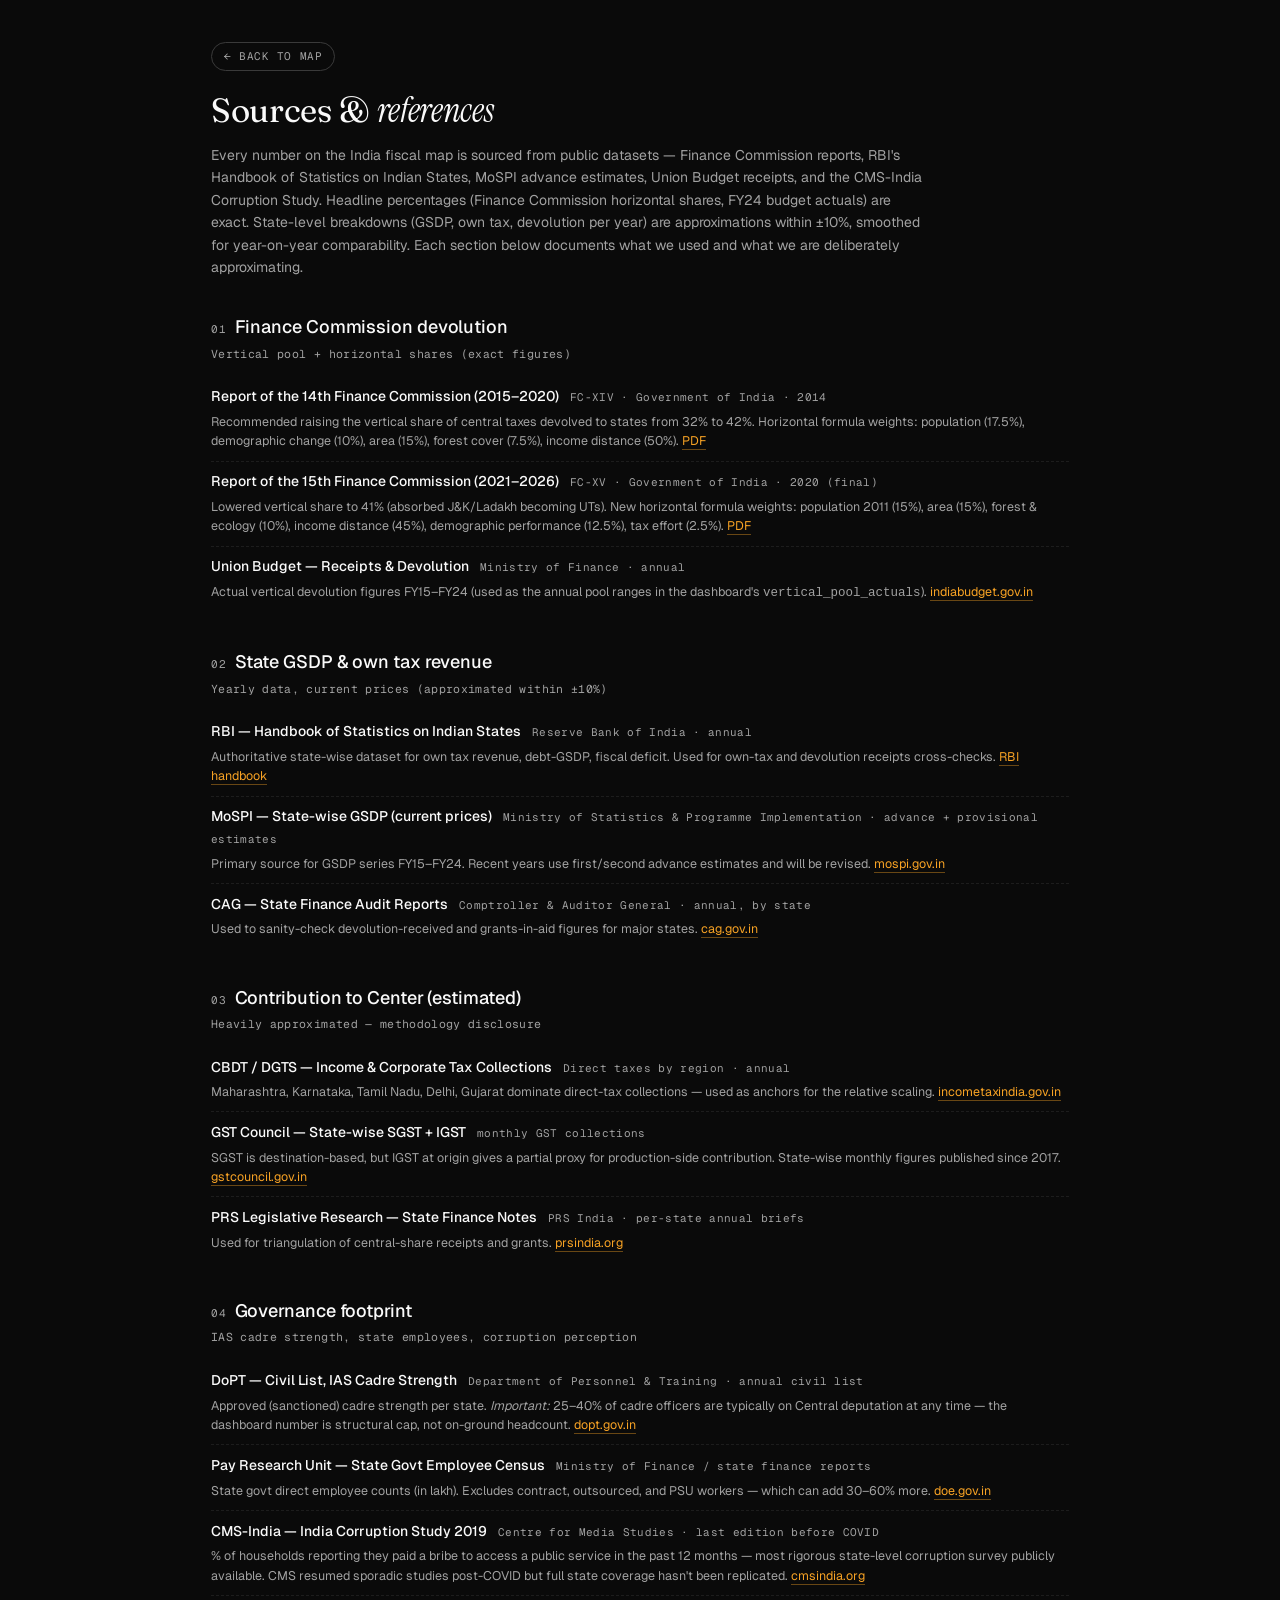
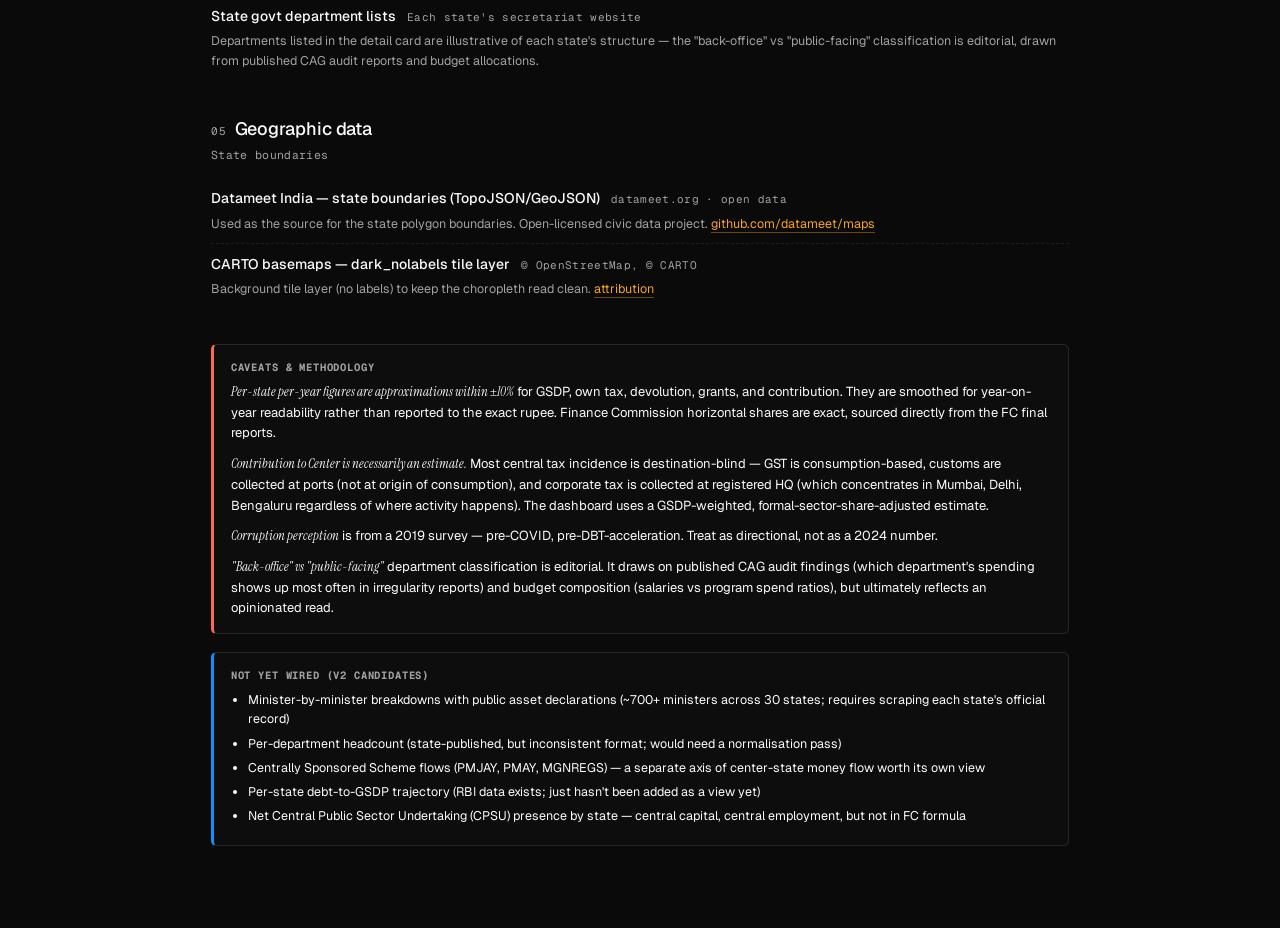
==== references.html @ 97fb5300 "Initial commit: India Fiscal Map — single-screen interactive dashboard Three lenses on India's 28 st" ====
<!DOCTYPE html>
<html lang="en">
<head>
  <meta charset="UTF-8" />
  <meta name="viewport" content="width=device-width, initial-scale=1.0" />
  <title>India Fiscal — Sources & References</title>
  <link rel="stylesheet" href="styles.css" />
  <style>
    .refs-wrap { max-width: 900px; margin: 0 auto; padding: 3rem 1.5rem 6rem; }
    .refs-wrap h1 { font-family: var(--font-display); font-weight: 400; font-size: clamp(1.8rem, 3vw, 2.4rem); line-height: 1.1; margin: 0 0 0.5rem; letter-spacing: -0.01em; }
    .refs-wrap h1 em { font-family: var(--font-italic); font-style: italic; }
    .refs-wrap > .lede { font-size: 14px; color: var(--muted-foreground); line-height: 1.6; margin-bottom: 2.5rem; max-width: 720px; }
    .refs-back { font-family: var(--font-mono); font-size: 11px; letter-spacing: 0.05em; text-transform: uppercase; color: var(--muted-foreground); display: inline-block; margin-bottom: 1.5rem; border: 1px solid var(--border-strong); padding: 5px 12px; border-radius: 999px; }
    .refs-back:hover { color: var(--foreground); border-color: var(--foreground); }
    .refs-section { margin-top: 2.5rem; }
    .refs-section h2 { font-family: var(--font-sans); font-weight: 500; font-size: 18px; letter-spacing: -0.005em; margin: 0 0 0.25rem; color: var(--foreground); }
    .refs-section h2 .num { font-family: var(--font-mono); font-size: 11px; color: var(--muted-foreground); font-weight: 400; letter-spacing: 0.05em; margin-right: 0.6rem; }
    .refs-section .sec-sub { font-family: var(--font-mono); font-size: 11.5px; letter-spacing: 0.03em; color: var(--muted-foreground); margin: 0 0 1rem; }
    .refs-list { list-style: none; padding: 0; margin: 0; }
    .refs-list li { padding: 0.7rem 0; border-bottom: 1px dashed oklch(0.985 0 0 / 0.08); }
    .refs-list li:last-child { border-bottom: 0; }
    .refs-list .src-name { font-family: var(--font-sans); font-weight: 500; color: var(--foreground); font-size: 14px; }
    .refs-list .src-meta { font-family: var(--font-mono); font-size: 11px; color: var(--muted-foreground); letter-spacing: 0.03em; margin-left: 0.5rem; }
    .refs-list .src-note { font-size: 12.5px; color: var(--muted-foreground); line-height: 1.55; margin-top: 4px; }
    .refs-list a { color: oklch(0.78 0.16 70); border-bottom-color: oklch(0.78 0.16 70 / 0.4); }
    .refs-list a:hover { border-bottom-color: oklch(0.78 0.16 70); }
    .refs-caveats { background: oklch(0.16 0 0); border: 1px solid var(--border); border-left: 3px solid oklch(0.7 0.18 30); border-radius: var(--radius-sm); padding: 1rem 1.2rem; margin-top: 2.5rem; }
    .refs-caveats h3 { font-family: var(--font-mono); font-size: 10.5px; letter-spacing: 0.08em; text-transform: uppercase; color: var(--muted-foreground); margin: 0 0 0.5rem; }
    .refs-caveats p { font-size: 13px; line-height: 1.6; color: var(--foreground); margin: 0 0 0.7rem; }
    .refs-caveats p:last-child { margin-bottom: 0; }
    .refs-caveats em { font-family: var(--font-italic); font-style: italic; }
    .refs-deferred { background: oklch(0.16 0 0); border: 1px solid var(--border); border-left: 3px solid oklch(0.65 0.18 250); border-radius: var(--radius-sm); padding: 1rem 1.2rem; margin-top: 1.25rem; }
    .refs-deferred h3 { font-family: var(--font-mono); font-size: 10.5px; letter-spacing: 0.08em; text-transform: uppercase; color: var(--muted-foreground); margin: 0 0 0.5rem; }
    .refs-deferred ul { padding-left: 1.25rem; margin: 0; }
    .refs-deferred li { font-size: 12.5px; line-height: 1.55; color: var(--foreground); margin-bottom: 0.35rem; }
  </style>
</head>
<body>

<div class="refs-wrap">
  <a class="refs-back" href="index.html#map">← Back to map</a>

  <h1>Sources &amp; <em>references</em></h1>
  <p class="lede">
    Every number on the India fiscal map is sourced from public datasets — Finance Commission reports, RBI's Handbook of Statistics on Indian States, MoSPI advance estimates, Union Budget receipts, and the CMS-India Corruption Study. Headline percentages (Finance Commission horizontal shares, FY24 budget actuals) are exact. State-level breakdowns (GSDP, own tax, devolution per year) are approximations within ±10%, smoothed for year-on-year comparability. Each section below documents what we used and what we are deliberately approximating.
  </p>

  <section class="refs-section">
    <h2><span class="num">01</span>Finance Commission devolution</h2>
    <div class="sec-sub">Vertical pool + horizontal shares (exact figures)</div>
    <ul class="refs-list">
      <li>
        <span class="src-name">Report of the 14th Finance Commission (2015–2020)</span>
        <span class="src-meta">FC-XIV · Government of India · 2014</span>
        <div class="src-note">Recommended raising the vertical share of central taxes devolved to states from 32% to 42%. Horizontal formula weights: population (17.5%), demographic change (10%), area (15%), forest cover (7.5%), income distance (50%). <a href="https://fincomindia.nic.in/asset/doc/commission-reports/14thFCRENG.pdf" target="_blank" rel="noopener">PDF</a></div>
      </li>
      <li>
        <span class="src-name">Report of the 15th Finance Commission (2021–2026)</span>
        <span class="src-meta">FC-XV · Government of India · 2020 (final)</span>
        <div class="src-note">Lowered vertical share to 41% (absorbed J&amp;K/Ladakh becoming UTs). New horizontal formula weights: population 2011 (15%), area (15%), forest &amp; ecology (10%), income distance (45%), demographic performance (12.5%), tax effort (2.5%). <a href="https://fincomindia.nic.in/asset/doc/commission-reports/XVFC-VOL-I.pdf" target="_blank" rel="noopener">PDF</a></div>
      </li>
      <li>
        <span class="src-name">Union Budget — Receipts &amp; Devolution</span>
        <span class="src-meta">Ministry of Finance · annual</span>
        <div class="src-note">Actual vertical devolution figures FY15–FY24 (used as the annual pool ranges in the dashboard's <code>vertical_pool_actuals</code>). <a href="https://www.indiabudget.gov.in/" target="_blank" rel="noopener">indiabudget.gov.in</a></div>
      </li>
    </ul>
  </section>

  <section class="refs-section">
    <h2><span class="num">02</span>State GSDP &amp; own tax revenue</h2>
    <div class="sec-sub">Yearly data, current prices (approximated within ±10%)</div>
    <ul class="refs-list">
      <li>
        <span class="src-name">RBI — Handbook of Statistics on Indian States</span>
        <span class="src-meta">Reserve Bank of India · annual</span>
        <div class="src-note">Authoritative state-wise dataset for own tax revenue, debt-GSDP, fiscal deficit. Used for own-tax and devolution receipts cross-checks. <a href="https://www.rbi.org.in/Scripts/AnnualPublications.aspx?head=Handbook+of+Statistics+on+Indian+States" target="_blank" rel="noopener">RBI handbook</a></div>
      </li>
      <li>
        <span class="src-name">MoSPI — State-wise GSDP (current prices)</span>
        <span class="src-meta">Ministry of Statistics &amp; Programme Implementation · advance + provisional estimates</span>
        <div class="src-note">Primary source for GSDP series FY15–FY24. Recent years use first/second advance estimates and will be revised. <a href="https://mospi.gov.in/state-domestic-product" target="_blank" rel="noopener">mospi.gov.in</a></div>
      </li>
      <li>
        <span class="src-name">CAG — State Finance Audit Reports</span>
        <span class="src-meta">Comptroller &amp; Auditor General · annual, by state</span>
        <div class="src-note">Used to sanity-check devolution-received and grants-in-aid figures for major states. <a href="https://cag.gov.in/en/audit-report" target="_blank" rel="noopener">cag.gov.in</a></div>
      </li>
    </ul>
  </section>

  <section class="refs-section">
    <h2><span class="num">03</span>Contribution to Center (estimated)</h2>
    <div class="sec-sub">Heavily approximated — methodology disclosure</div>
    <ul class="refs-list">
      <li>
        <span class="src-name">CBDT / DGTS — Income &amp; Corporate Tax Collections</span>
        <span class="src-meta">Direct taxes by region · annual</span>
        <div class="src-note">Maharashtra, Karnataka, Tamil Nadu, Delhi, Gujarat dominate direct-tax collections — used as anchors for the relative scaling. <a href="https://incometaxindia.gov.in/Pages/Direct-Taxes-Data.aspx" target="_blank" rel="noopener">incometaxindia.gov.in</a></div>
      </li>
      <li>
        <span class="src-name">GST Council — State-wise SGST + IGST</span>
        <span class="src-meta">monthly GST collections</span>
        <div class="src-note">SGST is destination-based, but IGST at origin gives a partial proxy for production-side contribution. State-wise monthly figures published since 2017. <a href="https://gstcouncil.gov.in/" target="_blank" rel="noopener">gstcouncil.gov.in</a></div>
      </li>
      <li>
        <span class="src-name">PRS Legislative Research — State Finance Notes</span>
        <span class="src-meta">PRS India · per-state annual briefs</span>
        <div class="src-note">Used for triangulation of central-share receipts and grants. <a href="https://prsindia.org/policy/budgets" target="_blank" rel="noopener">prsindia.org</a></div>
      </li>
    </ul>
  </section>

  <section class="refs-section">
    <h2><span class="num">04</span>Governance footprint</h2>
    <div class="sec-sub">IAS cadre strength, state employees, corruption perception</div>
    <ul class="refs-list">
      <li>
        <span class="src-name">DoPT — Civil List, IAS Cadre Strength</span>
        <span class="src-meta">Department of Personnel &amp; Training · annual civil list</span>
        <div class="src-note">Approved (sanctioned) cadre strength per state. <em>Important:</em> 25–40% of cadre officers are typically on Central deputation at any time — the dashboard number is structural cap, not on-ground headcount. <a href="https://dopt.gov.in/" target="_blank" rel="noopener">dopt.gov.in</a></div>
      </li>
      <li>
        <span class="src-name">Pay Research Unit — State Govt Employee Census</span>
        <span class="src-meta">Ministry of Finance / state finance reports</span>
        <div class="src-note">State govt direct employee counts (in lakh). Excludes contract, outsourced, and PSU workers — which can add 30–60% more. <a href="https://doe.gov.in/order-circular" target="_blank" rel="noopener">doe.gov.in</a></div>
      </li>
      <li>
        <span class="src-name">CMS-India — India Corruption Study 2019</span>
        <span class="src-meta">Centre for Media Studies · last edition before COVID</span>
        <div class="src-note">% of households reporting they paid a bribe to access a public service in the past 12 months — most rigorous state-level corruption survey publicly available. CMS resumed sporadic studies post-COVID but full state coverage hasn't been replicated. <a href="https://www.cmsindia.org/india-corruption-study" target="_blank" rel="noopener">cmsindia.org</a></div>
      </li>
      <li>
        <span class="src-name">State govt department lists</span>
        <span class="src-meta">Each state's secretariat website</span>
        <div class="src-note">Departments listed in the detail card are illustrative of each state's structure — the "back-office" vs "public-facing" classification is editorial, drawn from published CAG audit reports and budget allocations.</div>
      </li>
    </ul>
  </section>

  <section class="refs-section">
    <h2><span class="num">05</span>Geographic data</h2>
    <div class="sec-sub">State boundaries</div>
    <ul class="refs-list">
      <li>
        <span class="src-name">Datameet India — state boundaries (TopoJSON/GeoJSON)</span>
        <span class="src-meta">datameet.org · open data</span>
        <div class="src-note">Used as the source for the state polygon boundaries. Open-licensed civic data project. <a href="https://github.com/datameet/maps" target="_blank" rel="noopener">github.com/datameet/maps</a></div>
      </li>
      <li>
        <span class="src-name">CARTO basemaps — dark_nolabels tile layer</span>
        <span class="src-meta">© OpenStreetMap, © CARTO</span>
        <div class="src-note">Background tile layer (no labels) to keep the choropleth read clean. <a href="https://carto.com/attributions" target="_blank" rel="noopener">attribution</a></div>
      </li>
    </ul>
  </section>

  <div class="refs-caveats">
    <h3>Caveats &amp; methodology</h3>
    <p><em>Per-state per-year figures are approximations within ±10%</em> for GSDP, own tax, devolution, grants, and contribution. They are smoothed for year-on-year readability rather than reported to the exact rupee. Finance Commission horizontal shares are exact, sourced directly from the FC final reports.</p>
    <p><em>Contribution to Center is necessarily an estimate.</em> Most central tax incidence is destination-blind — GST is consumption-based, customs are collected at ports (not at origin of consumption), and corporate tax is collected at registered HQ (which concentrates in Mumbai, Delhi, Bengaluru regardless of where activity happens). The dashboard uses a GSDP-weighted, formal-sector-share-adjusted estimate.</p>
    <p><em>Corruption perception</em> is from a 2019 survey — pre-COVID, pre-DBT-acceleration. Treat as directional, not as a 2024 number.</p>
    <p><em>"Back-office" vs "public-facing"</em> department classification is editorial. It draws on published CAG audit findings (which department's spending shows up most often in irregularity reports) and budget composition (salaries vs program spend ratios), but ultimately reflects an opinionated read.</p>
  </div>

  <div class="refs-deferred">
    <h3>Not yet wired (V2 candidates)</h3>
    <ul>
      <li>Minister-by-minister breakdowns with public asset declarations (~700+ ministers across 30 states; requires scraping each state's official record)</li>
      <li>Per-department headcount (state-published, but inconsistent format; would need a normalisation pass)</li>
      <li>Centrally Sponsored Scheme flows (PMJAY, PMAY, MGNREGS) — a separate axis of center-state money flow worth its own view</li>
      <li>Per-state debt-to-GSDP trajectory (RBI data exists; just hasn't been added as a view yet)</li>
      <li>Net Central Public Sector Undertaking (CPSU) presence by state — central capital, central employment, but not in FC formula</li>
    </ul>
  </div>

</div>
</body>
</html>
---- styles.css ----
@import url('https://fonts.googleapis.com/css2?family=Geist:wght@300;400;500;600;700&family=Geist+Mono:wght@400;500&family=Fraunces:opsz,wght@9..144,300;9..144,400;9..144,500;9..144,600&family=Instrument+Serif:ital@0;1&display=swap');

* { box-sizing: border-box; }
[hidden] { display: none !important; }

:root {
  --background: oklch(0.145 0 0);
  --foreground: oklch(0.985 0 0);
  --muted: oklch(0.269 0 0);
  --muted-foreground: oklch(0.708 0 0);
  --border: oklch(0.269 0 0);
  --border-strong: oklch(0.35 0 0);
  --card: oklch(0.18 0 0);
  --warm: oklch(0.769 0.188 70.08);
  --positive: oklch(0.696 0.17 162.48);
  --pop: oklch(0.645 0.246 16.439);
  --radius: 0.625rem;
  --radius-sm: 0.375rem;
  --radius-lg: 0.875rem;
  --font-sans: 'Geist', -apple-system, BlinkMacSystemFont, sans-serif;
  --font-mono: 'Geist Mono', ui-monospace, SFMono-Regular, Menlo, monospace;
  --font-display: 'Fraunces', 'Iowan Old Style', Georgia, serif;
  --font-italic: 'Instrument Serif', Georgia, serif;
  --pad-x: 1.5rem;
}
@media (min-width: 768px) { :root { --pad-x: 3rem; } }

html, body {
  margin: 0; padding: 0;
  background: var(--background);
  color: var(--foreground);
  font-family: var(--font-sans);
  font-size: 14px;
  line-height: 1.55;
  -webkit-font-smoothing: antialiased;
  -moz-osx-font-smoothing: grayscale;
}
a { color: inherit; text-decoration: none; border-bottom: 1px solid oklch(0.4 0 0); transition: border-color 0.15s; }
a:hover { border-color: var(--foreground); }

.mono { font-family: var(--font-mono); }
.display {
  font-family: var(--font-display);
  font-weight: 400;
  line-height: 1.1;
  letter-spacing: -0.01em;
}
.display em { font-family: var(--font-italic); font-style: italic; }
.eyebrow {
  font-family: var(--font-mono);
  font-size: 10.5px;
  letter-spacing: 0.08em;
  text-transform: uppercase;
  color: var(--muted-foreground);
}

#nav {
  position: sticky; top: 0; z-index: 1000;
  display: flex; align-items: center; justify-content: space-between;
  padding: 0.875rem var(--pad-x);
  background: oklch(0.145 0 0 / 0.85);
  backdrop-filter: saturate(150%) blur(14px);
  -webkit-backdrop-filter: saturate(150%) blur(14px);
  border-bottom: 1px solid var(--border);
}
.brand {
  font-family: var(--font-mono);
  font-size: 12.5px;
  font-weight: 500;
  letter-spacing: 0.02em;
  display: flex; align-items: center; gap: 10px;
}
.brand-dot {
  display: inline-block;
  width: 7px; height: 7px;
  border-radius: 50%;
  background: var(--pop);
  box-shadow: 0 0 0 4px oklch(0.645 0.246 16.439 / 0.15);
  animation: pulse 2.4s ease-in-out infinite;
}
@keyframes pulse {
  0%, 100% { opacity: 1; transform: scale(1); }
  50% { opacity: 0.6; transform: scale(1.25); }
}
.nav-links { display: flex; gap: 1.5rem; }
.nav-links a {
  font-family: var(--font-mono);
  font-size: 11.5px;
  letter-spacing: 0.04em;
  color: var(--muted-foreground);
  border: none;
}
.nav-links a:hover { color: var(--foreground); }

/* ─────── India fiscal section — single-screen ─────── */
.india-fullbleed {
  background: oklch(0.115 0 0);
  max-width: none;
  padding: 0;
  margin: 0;
  width: 100%;
}
.india-shell {
  display: grid;
  grid-template-columns: minmax(0, 1.4fr) minmax(380px, 1fr);
  height: calc(100vh - 56px);
  min-height: 720px;
  width: 100%;
}
@media (max-width: 980px) {
  .india-shell { grid-template-columns: 1fr; height: auto; min-height: 0; }
}

.india-map-side {
  position: relative;
  height: 100%;
  min-height: 0;
  padding: 1.25rem 0 1.25rem 1.25rem;
  background: oklch(0.115 0 0);
}
@media (max-width: 980px) {
  .india-map-side { padding: 1.25rem; height: 60vh; min-height: 460px; }
}

.india-side-panel {
  height: 100%;
  min-height: 0;
  overflow: hidden;
  padding: 1.25rem 1.25rem 1.25rem;
  border-left: 1px solid var(--border);
  background: oklch(0.105 0 0);
  display: flex;
  flex-direction: column;
  gap: 0.85rem;
}
@media (max-width: 980px) {
  .india-side-panel { height: auto; overflow: visible; border-left: none; border-top: 1px solid var(--border); }
}

.india-side-header {
  flex: 0 0 auto;
  display: flex;
  justify-content: space-between;
  align-items: flex-start;
  gap: 1rem;
}
.india-side-header .eyebrow { margin-bottom: 0.3rem; }
.india-display {
  font-size: clamp(1.25rem, 1.8vw, 1.6rem);
  line-height: 1.15;
  margin: 0 0 0.4rem;
}
.india-side-sub {
  font-size: 12px;
  line-height: 1.5;
  color: var(--muted-foreground);
  margin: 0;
  max-width: 460px;
}
.india-ref-link {
  font-family: var(--font-mono);
  font-size: 10.5px;
  letter-spacing: 0.04em;
  text-transform: uppercase;
  color: var(--muted-foreground);
  text-decoration: none;
  padding: 4px 10px;
  border: 1px solid var(--border-strong);
  border-radius: 999px;
  white-space: nowrap;
  flex: 0 0 auto;
}
.india-ref-link:hover { color: var(--foreground); border-color: var(--foreground); }

.india-controls {
  flex: 0 0 auto;
  display: flex;
  flex-direction: column;
  gap: 0.55rem;
  padding: 0.75rem;
  background: oklch(0.155 0 0);
  border: 1px solid var(--border);
  border-radius: var(--radius-lg);
}
.india-view-group { display: flex; gap: 4px; flex-wrap: wrap; }
.ind-btn {
  font-family: var(--font-mono);
  font-size: 11px;
  letter-spacing: 0.04em;
  text-transform: uppercase;
  padding: 6px 12px;
  border: 1px solid var(--border-strong);
  background: transparent;
  color: var(--muted-foreground);
  border-radius: 999px;
  cursor: pointer;
  transition: background 0.12s ease, color 0.12s ease, border-color 0.12s ease;
}
.ind-btn:hover { color: var(--foreground); }
.ind-btn.active { background: var(--foreground); color: var(--background); border-color: var(--foreground); }

.india-year-group {
  display: flex;
  align-items: center;
  gap: 0.75rem;
  flex: 1;
}
.india-year-label {
  font-size: 10.5px;
  letter-spacing: 0.05em;
  text-transform: uppercase;
  color: var(--muted-foreground);
}
.india-year-value {
  font-size: 13px;
  color: var(--foreground);
  min-width: 48px;
  text-align: right;
}
#india-year {
  flex: 1;
  -webkit-appearance: none;
  appearance: none;
  height: 4px;
  background: var(--border-strong);
  border-radius: 999px;
  outline: none;
  cursor: pointer;
}
#india-year::-webkit-slider-thumb {
  -webkit-appearance: none;
  appearance: none;
  width: 16px; height: 16px;
  border-radius: 50%;
  background: var(--foreground);
  border: 2px solid oklch(0.145 0 0);
  cursor: pointer;
  box-shadow: 0 1px 3px rgba(0,0,0,0.5);
}
#india-year::-moz-range-thumb {
  width: 14px; height: 14px;
  border-radius: 50%;
  background: var(--foreground);
  border: 2px solid oklch(0.145 0 0);
  cursor: pointer;
}

.india-fc-strip {
  display: grid;
  grid-template-columns: 1fr 5fr 4fr;
  gap: 2px;
  height: 6px;
  margin: 0;
  border-radius: 4px;
  overflow: visible;
  position: relative;
}
.india-fc-strip .fc-seg { position: relative; border-radius: 2px; }
.india-fc-strip .fc-seg .fc-label {
  position: absolute;
  top: -16px;
  left: 0;
  font-family: var(--font-mono);
  font-size: 9.5px;
  color: var(--muted-foreground);
  letter-spacing: 0.04em;
  white-space: nowrap;
}
.india-fc-strip .fc-seg.fc-13 { background: oklch(0.32 0.02 240); }
.india-fc-strip .fc-seg.fc-14 { background: oklch(0.45 0.13 250); }
.india-fc-strip .fc-seg.fc-15 { background: oklch(0.55 0.18 30); }
.india-fc-strip .fc-marker {
  position: absolute;
  top: -3px; bottom: -3px;
  width: 2px;
  background: var(--foreground);
  border-radius: 2px;
  transition: left 0.15s ease;
  pointer-events: none;
  z-index: 2;
}

#india-map-wrap {
  position: relative;
  height: 100%;
  border-radius: var(--radius-lg);
  overflow: hidden;
  border: 1px solid var(--border);
  background: oklch(0.16 0 0);
}
#india-map { height: 100%; width: 100%; background: oklch(0.13 0 0); }
.leaflet-control-attribution { background: oklch(0.18 0 0 / 0.7) !important; color: var(--muted-foreground) !important; font-size: 9.5px !important; padding: 2px 6px !important; }
.leaflet-control-attribution a { color: var(--muted-foreground) !important; }
.leaflet-control-zoom a {
  background: oklch(0.18 0 0) !important;
  color: var(--foreground) !important;
  border: 1px solid var(--border) !important;
}

#india-map-readout {
  position: absolute;
  top: 14px; left: 14px;
  background: oklch(0.145 0 0 / 0.92);
  backdrop-filter: blur(10px);
  border: 1px solid var(--border);
  border-radius: var(--radius-sm);
  padding: 0.6rem 0.85rem;
  z-index: 500;
  min-width: 200px;
  max-width: 260px;
  pointer-events: none;
}
.readout-label {
  font-family: var(--font-mono);
  font-size: 9.5px;
  letter-spacing: 0.08em;
  text-transform: uppercase;
  color: var(--muted-foreground);
  margin-bottom: 2px;
}
.readout-name {
  font-family: var(--font-sans);
  font-size: 14px;
  font-weight: 500;
  color: var(--foreground);
  letter-spacing: -0.01em;
  margin-bottom: 2px;
}
.readout-value {
  font-family: var(--font-mono);
  font-size: 13px;
  color: oklch(0.78 0.16 70);
  letter-spacing: 0.02em;
}

#india-map-legend {
  position: absolute;
  bottom: 14px; left: 14px; right: 14px;
  background: oklch(0.145 0 0 / 0.92);
  backdrop-filter: blur(10px);
  border: 1px solid var(--border);
  border-radius: var(--radius-sm);
  padding: 0.55rem 0.85rem;
  z-index: 500;
  max-width: 520px;
}
.india-legend-title {
  font-size: 10.5px;
  letter-spacing: 0.06em;
  text-transform: uppercase;
  color: var(--muted-foreground);
  margin-bottom: 6px;
}
.india-legend-bar {
  height: 8px;
  border-radius: 2px;
  background: var(--border-strong);
  overflow: hidden;
}
.india-legend-grad { display: block; width: 100%; height: 100%; }
.india-legend-ticks {
  display: flex;
  justify-content: space-between;
  font-size: 10px;
  color: var(--muted-foreground);
  margin-top: 4px;
}
.india-legend-foot {
  font-size: 9.5px;
  color: var(--muted-foreground);
  opacity: 0.7;
  margin-top: 6px;
  letter-spacing: 0.03em;
}

.india-state-path {
  stroke: oklch(0.985 0 0 / 0.22);
  stroke-width: 0.5;
  transition: stroke-width 0.1s ease, stroke 0.1s ease;
  cursor: pointer;
}
.india-state-path.hover, .india-state-path.selected {
  stroke: var(--foreground);
  stroke-width: 1.6;
}
.india-state-path.no-data { fill: oklch(0.22 0 0); cursor: default; }

.india-main { flex: 1 1 auto; min-height: 0; display: flex; flex-direction: column; }
.india-detail {
  background: var(--card);
  border: 1px solid var(--border);
  border-radius: var(--radius-lg);
  padding: 1rem 1.1rem;
  height: 100%;
  min-height: 0;
  overflow-y: auto;
  scrollbar-width: thin;
  scrollbar-color: var(--border-strong) transparent;
}
.india-detail::-webkit-scrollbar { width: 6px; }
.india-detail::-webkit-scrollbar-thumb { background: var(--border-strong); border-radius: 999px; }

.india-back-btn {
  font-family: var(--font-mono);
  font-size: 10.5px;
  letter-spacing: 0.05em;
  text-transform: uppercase;
  background: transparent;
  border: 1px solid var(--border-strong);
  border-radius: 999px;
  color: var(--muted-foreground);
  padding: 4px 10px;
  cursor: pointer;
}
.india-back-btn:hover { color: var(--foreground); border-color: var(--foreground); }

.india-detail-empty {
  display: flex;
  flex-direction: column;
  justify-content: flex-start;
  align-items: stretch;
  height: 100%;
}
.india-detail-empty-body {
  font-size: 13px;
  line-height: 1.55;
  color: var(--muted-foreground);
  margin: 0.5rem 0 0.75rem;
}
.india-detail-head {
  display: flex;
  justify-content: space-between;
  align-items: baseline;
  gap: 0.75rem;
  padding-bottom: 0.75rem;
  border-bottom: 1px solid var(--border);
  margin-bottom: 0.85rem;
}
.india-detail-name {
  font-family: var(--font-sans);
  font-size: 22px;
  font-weight: 500;
  letter-spacing: -0.01em;
  color: var(--foreground);
}
.india-detail-meta {
  font-family: var(--font-mono);
  font-size: 10.5px;
  letter-spacing: 0.05em;
  text-transform: uppercase;
  color: var(--muted-foreground);
  text-align: right;
}

.india-stat-grid {
  display: grid;
  grid-template-columns: 1fr 1fr;
  gap: 0.5rem;
  margin-bottom: 0.85rem;
}
.india-stat {
  background: oklch(0.18 0 0);
  border: 1px solid var(--border);
  border-radius: var(--radius-sm);
  padding: 0.5rem 0.65rem;
}
.india-stat .label {
  font-family: var(--font-mono);
  font-size: 9.5px;
  letter-spacing: 0.06em;
  text-transform: uppercase;
  color: var(--muted-foreground);
  margin-bottom: 2px;
}
.india-stat .value {
  font-family: var(--font-mono);
  font-size: 14px;
  color: var(--foreground);
  letter-spacing: 0.01em;
}
.india-stat.donor .value { color: oklch(0.7 0.18 30); }
.india-stat.recipient .value { color: oklch(0.7 0.17 162); }

.india-detail-section-title {
  font-family: var(--font-mono);
  font-size: 10px;
  letter-spacing: 0.08em;
  text-transform: uppercase;
  color: var(--muted-foreground);
  margin: 0.85rem 0 0.4rem;
}

#india-spark {
  width: 100%;
  height: 110px;
  display: block;
  margin-bottom: 0.4rem;
}
.india-spark-legend {
  display: flex;
  gap: 0.9rem;
  flex-wrap: wrap;
  font-family: var(--font-mono);
  font-size: 10px;
  color: var(--muted-foreground);
  letter-spacing: 0.03em;
  margin-bottom: 0.4rem;
}
.india-spark-legend .sw {
  display: inline-block;
  width: 16px;
  height: 2px;
  vertical-align: middle;
  margin-right: 4px;
}

.india-gov-strip {
  display: grid;
  grid-template-columns: repeat(3, 1fr);
  gap: 0.4rem;
  margin-bottom: 0.75rem;
}
.india-gov-cell {
  background: oklch(0.18 0 0);
  border: 1px solid var(--border);
  border-radius: var(--radius-sm);
  padding: 0.45rem 0.6rem;
}
.india-gov-cell .label {
  font-family: var(--font-mono);
  font-size: 9.5px;
  letter-spacing: 0.06em;
  text-transform: uppercase;
  color: var(--muted-foreground);
  margin-bottom: 1px;
}
.india-gov-cell .value {
  font-family: var(--font-mono);
  font-size: 13px;
  color: var(--foreground);
  letter-spacing: 0.01em;
}
.india-gov-cell .sub {
  font-family: var(--font-mono);
  font-size: 9.5px;
  color: var(--muted-foreground);
  opacity: 0.7;
  margin-top: 1px;
}

.india-depts {
  display: grid;
  grid-template-columns: 1fr 1fr;
  gap: 0.6rem;
  margin-top: 0.3rem;
  margin-bottom: 0.5rem;
}
.india-dept-col {
  background: oklch(0.17 0 0);
  border: 1px solid var(--border);
  border-radius: var(--radius-sm);
  padding: 0.55rem 0.7rem;
}
.india-dept-col.back  { border-left: 2px solid oklch(0.65 0.18 250); }
.india-dept-col.front { border-left: 2px solid oklch(0.78 0.16 70); }
.india-dept-col h4 {
  font-family: var(--font-mono);
  font-size: 10px;
  letter-spacing: 0.08em;
  text-transform: uppercase;
  color: var(--muted-foreground);
  margin: 0 0 0.45rem;
}
.india-dept-col ul { list-style: none; padding: 0; margin: 0; }
.india-dept-col li {
  font-size: 11.5px;
  line-height: 1.45;
  color: var(--foreground);
  margin-bottom: 0.5rem;
}
.india-dept-col li:last-child { margin-bottom: 0; }
.india-dept-col li .name { display: block; font-weight: 500; }
.india-dept-col li .note {
  display: block;
  font-size: 10.5px;
  color: var(--muted-foreground);
  margin-top: 1px;
  line-height: 1.4;
}

.india-caveat {
  font-family: var(--font-mono);
  font-size: 9.5px;
  color: var(--muted-foreground);
  line-height: 1.45;
  margin: 0.4rem 0;
  opacity: 0.75;
}

.india-proscons {
  display: grid;
  grid-template-columns: 1fr 1fr;
  gap: 0.6rem;
  margin-top: 0.4rem;
}
.india-pc {
  background: oklch(0.17 0 0);
  border: 1px solid var(--border);
  border-radius: var(--radius-sm);
  padding: 0.55rem 0.7rem;
}
.india-pc.pros { border-left: 2px solid oklch(0.7 0.17 162); }
.india-pc.cons { border-left: 2px solid oklch(0.7 0.18 30); }
.india-pc h4 {
  font-family: var(--font-mono);
  font-size: 10px;
  letter-spacing: 0.08em;
  text-transform: uppercase;
  color: var(--muted-foreground);
  margin: 0 0 0.4rem;
}
.india-pc ul { list-style: none; padding: 0; margin: 0; }
.india-pc li {
  font-size: 12px;
  line-height: 1.5;
  color: var(--foreground);
  margin-bottom: 0.45rem;
  padding-left: 0.8rem;
  position: relative;
}
.india-pc li::before {
  content: '';
  position: absolute;
  left: 0;
  top: 0.55rem;
  width: 4px;
  height: 4px;
  border-radius: 50%;
}
.india-pc.pros li::before { background: oklch(0.7 0.17 162); }
.india-pc.cons li::before { background: oklch(0.7 0.18 30); }
@media (max-width: 540px) { .india-proscons { grid-template-columns: 1fr; } }

.india-summary-inline {
  margin-top: 1rem;
  display: grid;
  grid-template-columns: 1fr 1fr;
  gap: 0.75rem;
}
@media (max-width: 720px) { .india-summary-inline { grid-template-columns: 1fr; } }
.india-summary-card {
  background: var(--card);
  border: 1px solid var(--border);
  border-radius: var(--radius-lg);
  padding: 1rem 1.1rem 0.85rem;
}
.india-summary-card .h {
  font-family: var(--font-sans);
  font-size: 14px;
  font-weight: 500;
  color: var(--foreground);
  margin-bottom: 0.1rem;
}
.india-summary-card .sub {
  font-family: var(--font-mono);
  font-size: 10.5px;
  letter-spacing: 0.04em;
  text-transform: uppercase;
  color: var(--muted-foreground);
  margin-bottom: 0.75rem;
}
.india-rank-row {
  display: grid;
  grid-template-columns: 22px 1fr auto;
  align-items: center;
  gap: 0.6rem;
  padding: 0.32rem 0;
  border-bottom: 1px dashed oklch(0.985 0 0 / 0.07);
  font-size: 12.5px;
  cursor: pointer;
  transition: background 0.1s ease;
}
.india-rank-row:hover { background: oklch(0.18 0 0); }
.india-rank-row:last-child { border-bottom: 0; }
.india-rank-row .rnk {
  font-family: var(--font-mono);
  font-size: 10px;
  color: var(--muted-foreground);
}
.india-rank-row .name { color: var(--foreground); }
.india-rank-row .val {
  font-family: var(--font-mono);
  font-size: 11.5px;
  color: var(--muted-foreground);
  letter-spacing: 0.02em;
}
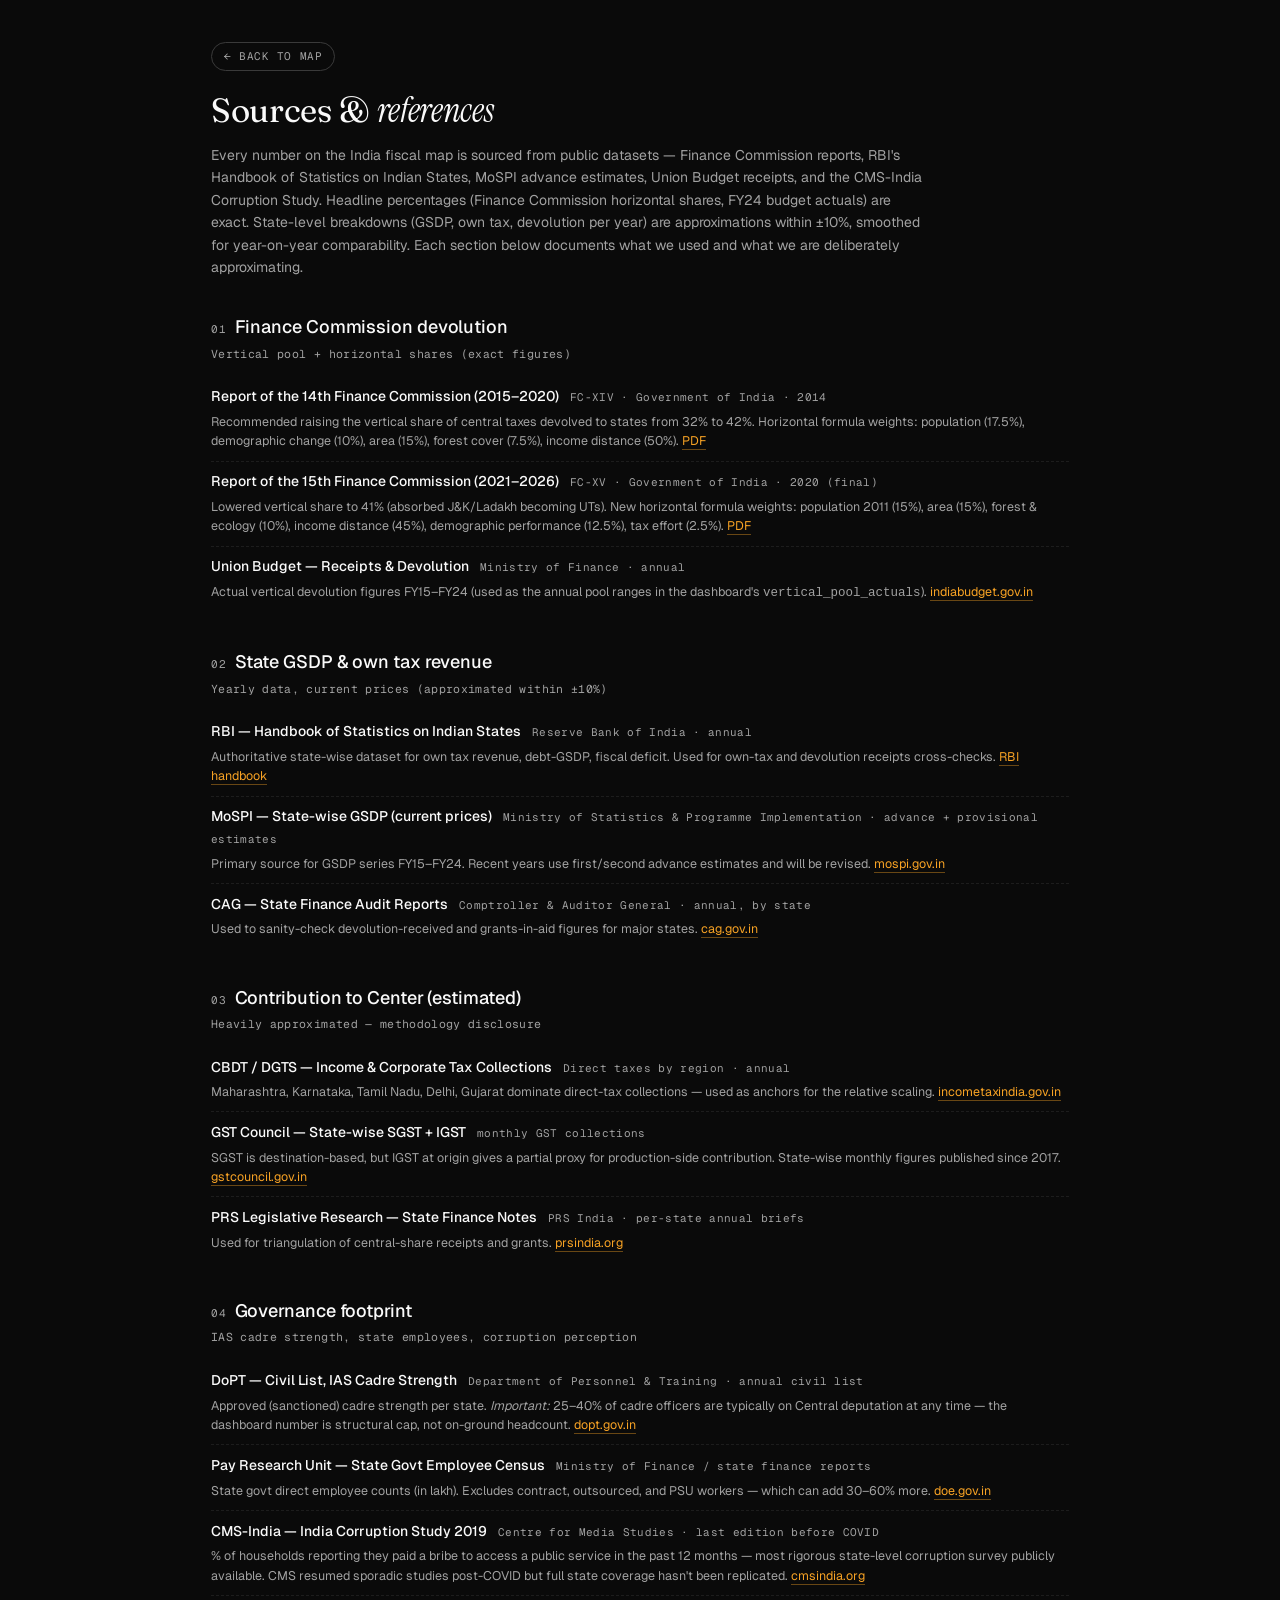
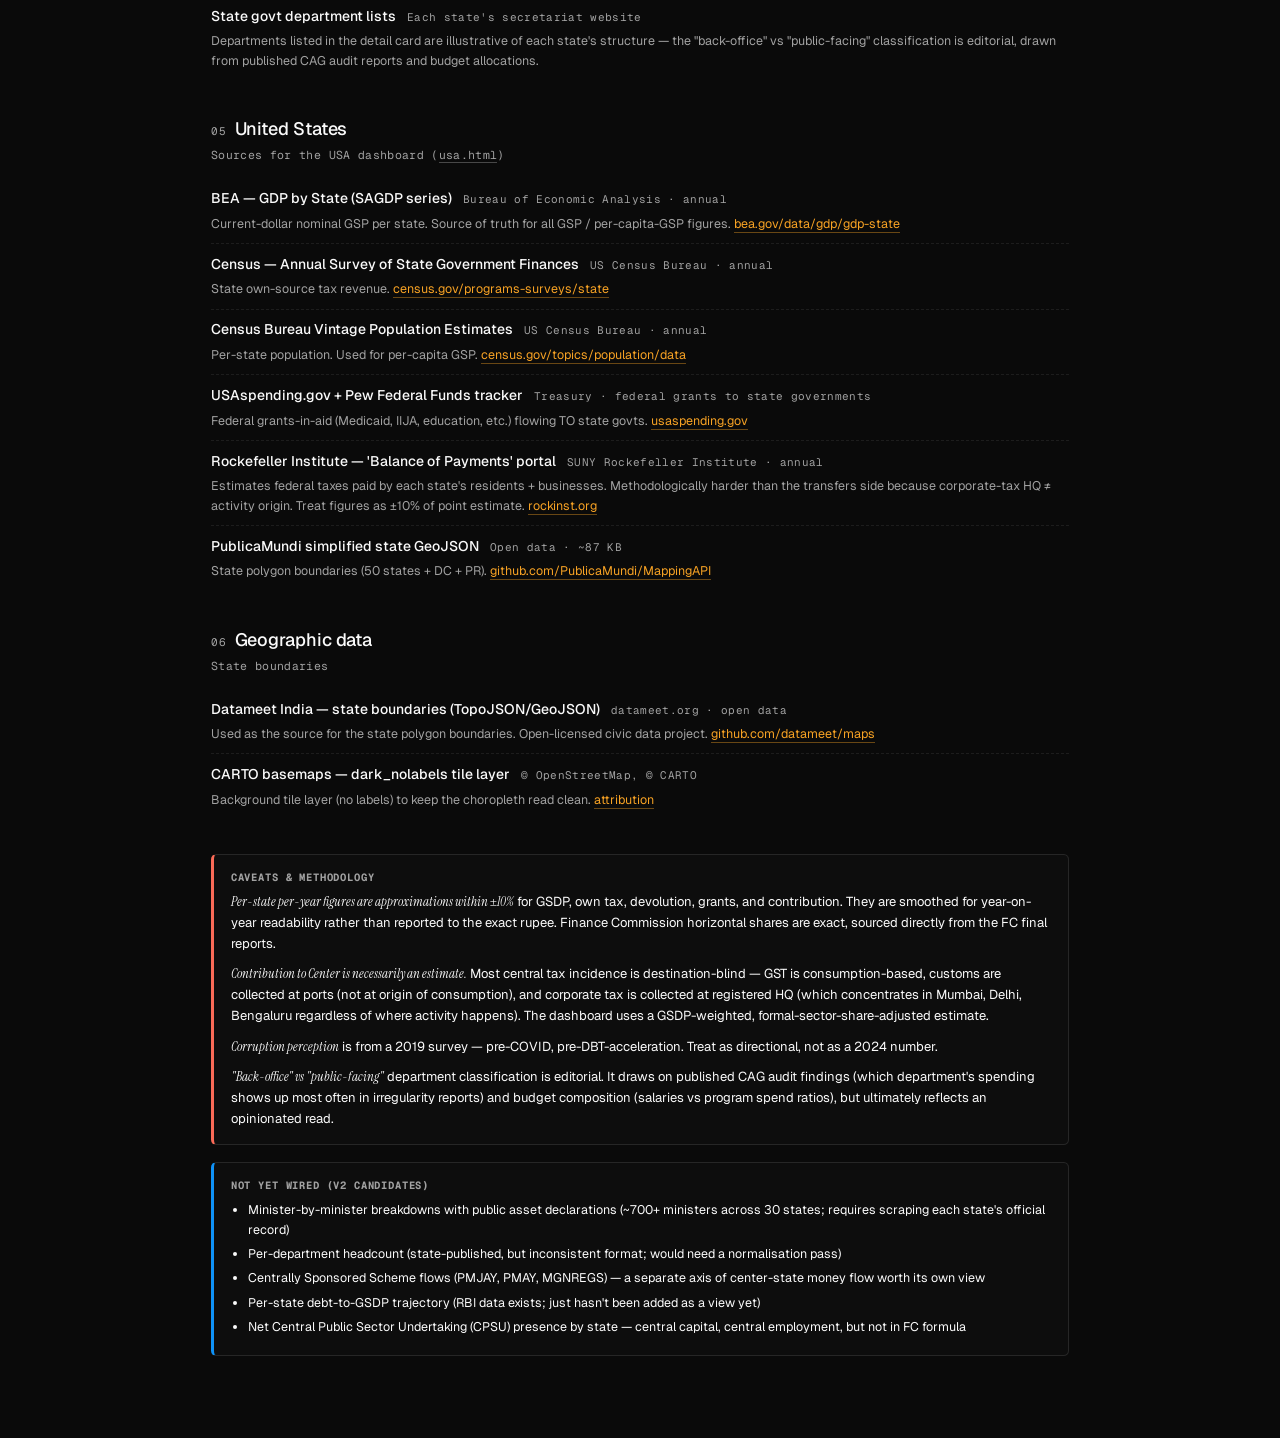
==== commit 5712c93d: "Multi-country support: add USA dashboard + country dropdown Country dropdown in nav switches between" ====
--- a/references.html
+++ b/references.html
@@ -139,7 +139,44 @@
   </section>
 
   <section class="refs-section">
-    <h2><span class="num">05</span>Geographic data</h2>
+    <h2><span class="num">05</span>United States</h2>
+    <div class="sec-sub">Sources for the USA dashboard (<a href="usa.html">usa.html</a>)</div>
+    <ul class="refs-list">
+      <li>
+        <span class="src-name">BEA — GDP by State (SAGDP series)</span>
+        <span class="src-meta">Bureau of Economic Analysis · annual</span>
+        <div class="src-note">Current-dollar nominal GSP per state. Source of truth for all GSP / per-capita-GSP figures. <a href="https://www.bea.gov/data/gdp/gdp-state" target="_blank" rel="noopener">bea.gov/data/gdp/gdp-state</a></div>
+      </li>
+      <li>
+        <span class="src-name">Census — Annual Survey of State Government Finances</span>
+        <span class="src-meta">US Census Bureau · annual</span>
+        <div class="src-note">State own-source tax revenue. <a href="https://www.census.gov/programs-surveys/state.html" target="_blank" rel="noopener">census.gov/programs-surveys/state</a></div>
+      </li>
+      <li>
+        <span class="src-name">Census Bureau Vintage Population Estimates</span>
+        <span class="src-meta">US Census Bureau · annual</span>
+        <div class="src-note">Per-state population. Used for per-capita GSP. <a href="https://www.census.gov/topics/population/data.html" target="_blank" rel="noopener">census.gov/topics/population/data</a></div>
+      </li>
+      <li>
+        <span class="src-name">USAspending.gov + Pew Federal Funds tracker</span>
+        <span class="src-meta">Treasury · federal grants to state governments</span>
+        <div class="src-note">Federal grants-in-aid (Medicaid, IIJA, education, etc.) flowing TO state govts. <a href="https://www.usaspending.gov/" target="_blank" rel="noopener">usaspending.gov</a></div>
+      </li>
+      <li>
+        <span class="src-name">Rockefeller Institute — 'Balance of Payments' portal</span>
+        <span class="src-meta">SUNY Rockefeller Institute · annual</span>
+        <div class="src-note">Estimates federal taxes paid by each state's residents + businesses. Methodologically harder than the transfers side because corporate-tax HQ ≠ activity origin. Treat figures as ±10% of point estimate. <a href="https://rockinst.org/issue-areas/fiscal-analysis/balance-of-payments-portal/" target="_blank" rel="noopener">rockinst.org</a></div>
+      </li>
+      <li>
+        <span class="src-name">PublicaMundi simplified state GeoJSON</span>
+        <span class="src-meta">Open data · ~87 KB</span>
+        <div class="src-note">State polygon boundaries (50 states + DC + PR). <a href="https://github.com/PublicaMundi/MappingAPI" target="_blank" rel="noopener">github.com/PublicaMundi/MappingAPI</a></div>
+      </li>
+    </ul>
+  </section>
+
+  <section class="refs-section">
+    <h2><span class="num">06</span>Geographic data</h2>
     <div class="sec-sub">State boundaries</div>
     <ul class="refs-list">
       <li>
--- a/styles.css
+++ b/styles.css
@@ -92,6 +92,23 @@
 }
 .nav-links a:hover { color: var(--foreground); }
 
+.country-pick {
+  display: inline-flex; align-items: center; margin-left: 0.6rem;
+  background: oklch(0.18 0 0); border: 1px solid var(--border-strong);
+  border-radius: 999px; padding: 0 0.25rem;
+}
+.country-pick select {
+  background: transparent; color: var(--foreground); border: none; outline: none;
+  font-family: var(--font-mono); font-size: 11px; letter-spacing: 0.03em;
+  padding: 4px 6px 4px 10px; cursor: pointer; appearance: none;
+  -webkit-appearance: none; -moz-appearance: none;
+  padding-right: 1.6rem;
+  background-image: url("data:image/svg+xml;utf8,<svg xmlns='http://www.w3.org/2000/svg' width='10' height='10' viewBox='0 0 10 10'><path d='M2 3.5l3 3 3-3' stroke='%23b3b3b3' stroke-width='1.2' fill='none' stroke-linecap='round'/></svg>");
+  background-repeat: no-repeat; background-position: right 0.5rem center;
+}
+.country-pick select option { background: oklch(0.16 0 0); color: var(--foreground); }
+.country-pick:hover { border-color: var(--foreground); }
+
 /* ─────── India fiscal section — single-screen ─────── */
 .india-fullbleed {
   background: oklch(0.115 0 0);
@@ -250,7 +267,7 @@
   grid-template-columns: 1fr 5fr 4fr;
   gap: 2px;
   height: 6px;
-  margin: 0;
+  margin: 0.35rem 0 1.1rem;   /* extra bottom margin to make room for labels below */
   border-radius: 4px;
   overflow: visible;
   position: relative;
@@ -258,13 +275,18 @@
 .india-fc-strip .fc-seg { position: relative; border-radius: 2px; }
 .india-fc-strip .fc-seg .fc-label {
   position: absolute;
-  top: -16px;
+  top: 9px;        /* below the strip, not above the slider */
   left: 0;
-  font-family: var(--font-mono);
-  font-size: 9.5px;
-  color: var(--muted-foreground);
-  letter-spacing: 0.04em;
+  right: 0;
+  text-align: center;
+  font-family: var(--font-mono);
+  font-size: 9px;
+  color: var(--muted-foreground);
+  letter-spacing: 0.03em;
   white-space: nowrap;
+  overflow: hidden;
+  text-overflow: ellipsis;
+  pointer-events: none;
 }
 .india-fc-strip .fc-seg.fc-13 { background: oklch(0.32 0.02 240); }
 .india-fc-strip .fc-seg.fc-14 { background: oklch(0.45 0.13 250); }
@@ -414,6 +436,61 @@
 }
 .india-back-btn:hover { color: var(--foreground); border-color: var(--foreground); }
 
+.india-drill-btn {
+  font-family: var(--font-mono);
+  font-size: 10.5px;
+  letter-spacing: 0.05em;
+  text-transform: uppercase;
+  background: oklch(0.78 0.16 70 / 0.12);
+  border: 1px solid oklch(0.78 0.16 70 / 0.4);
+  border-radius: 999px;
+  color: oklch(0.78 0.16 70);
+  padding: 4px 12px;
+  cursor: pointer;
+}
+.india-drill-btn:hover { background: oklch(0.78 0.16 70 / 0.22); border-color: oklch(0.78 0.16 70); color: var(--foreground); }
+
+.src-link {
+  display: inline-block;
+  font-family: var(--font-mono);
+  font-size: 9px;
+  color: oklch(0.55 0 0);
+  text-decoration: none;
+  border: none;
+  margin-left: 3px;
+  opacity: 0.7;
+  transition: color 0.12s, opacity 0.12s;
+}
+.src-link:hover { color: oklch(0.78 0.16 70); opacity: 1; }
+
+.district-list {
+  display: flex;
+  flex-direction: column;
+  gap: 1px;
+  margin-top: 0.3rem;
+}
+.district-row {
+  display: grid;
+  grid-template-columns: 24px 1fr 100px auto;
+  align-items: center;
+  gap: 0.5rem;
+  padding: 0.3rem 0.5rem;
+  background: oklch(0.17 0 0);
+  border: 1px solid var(--border);
+  border-radius: var(--radius-sm);
+  font-size: 11.5px;
+  color: var(--foreground);
+  cursor: pointer;
+  text-align: left;
+  font-family: inherit;
+}
+.district-row:hover { background: oklch(0.21 0 0); border-color: var(--border-strong); }
+.district-row .rnk { font-family: var(--font-mono); font-size: 9.5px; color: var(--muted-foreground); }
+.district-row .name { color: var(--foreground); }
+.district-row .bar-wrap { background: oklch(0.22 0 0); height: 6px; border-radius: 3px; overflow: hidden; }
+.district-row .bar { display: block; height: 100%; background: oklch(0.55 0.13 70); border-radius: 3px; }
+.district-row .val { font-family: var(--font-mono); font-size: 10.5px; color: var(--muted-foreground); }
+
 .india-detail-empty {
   display: flex;
   flex-direction: column;
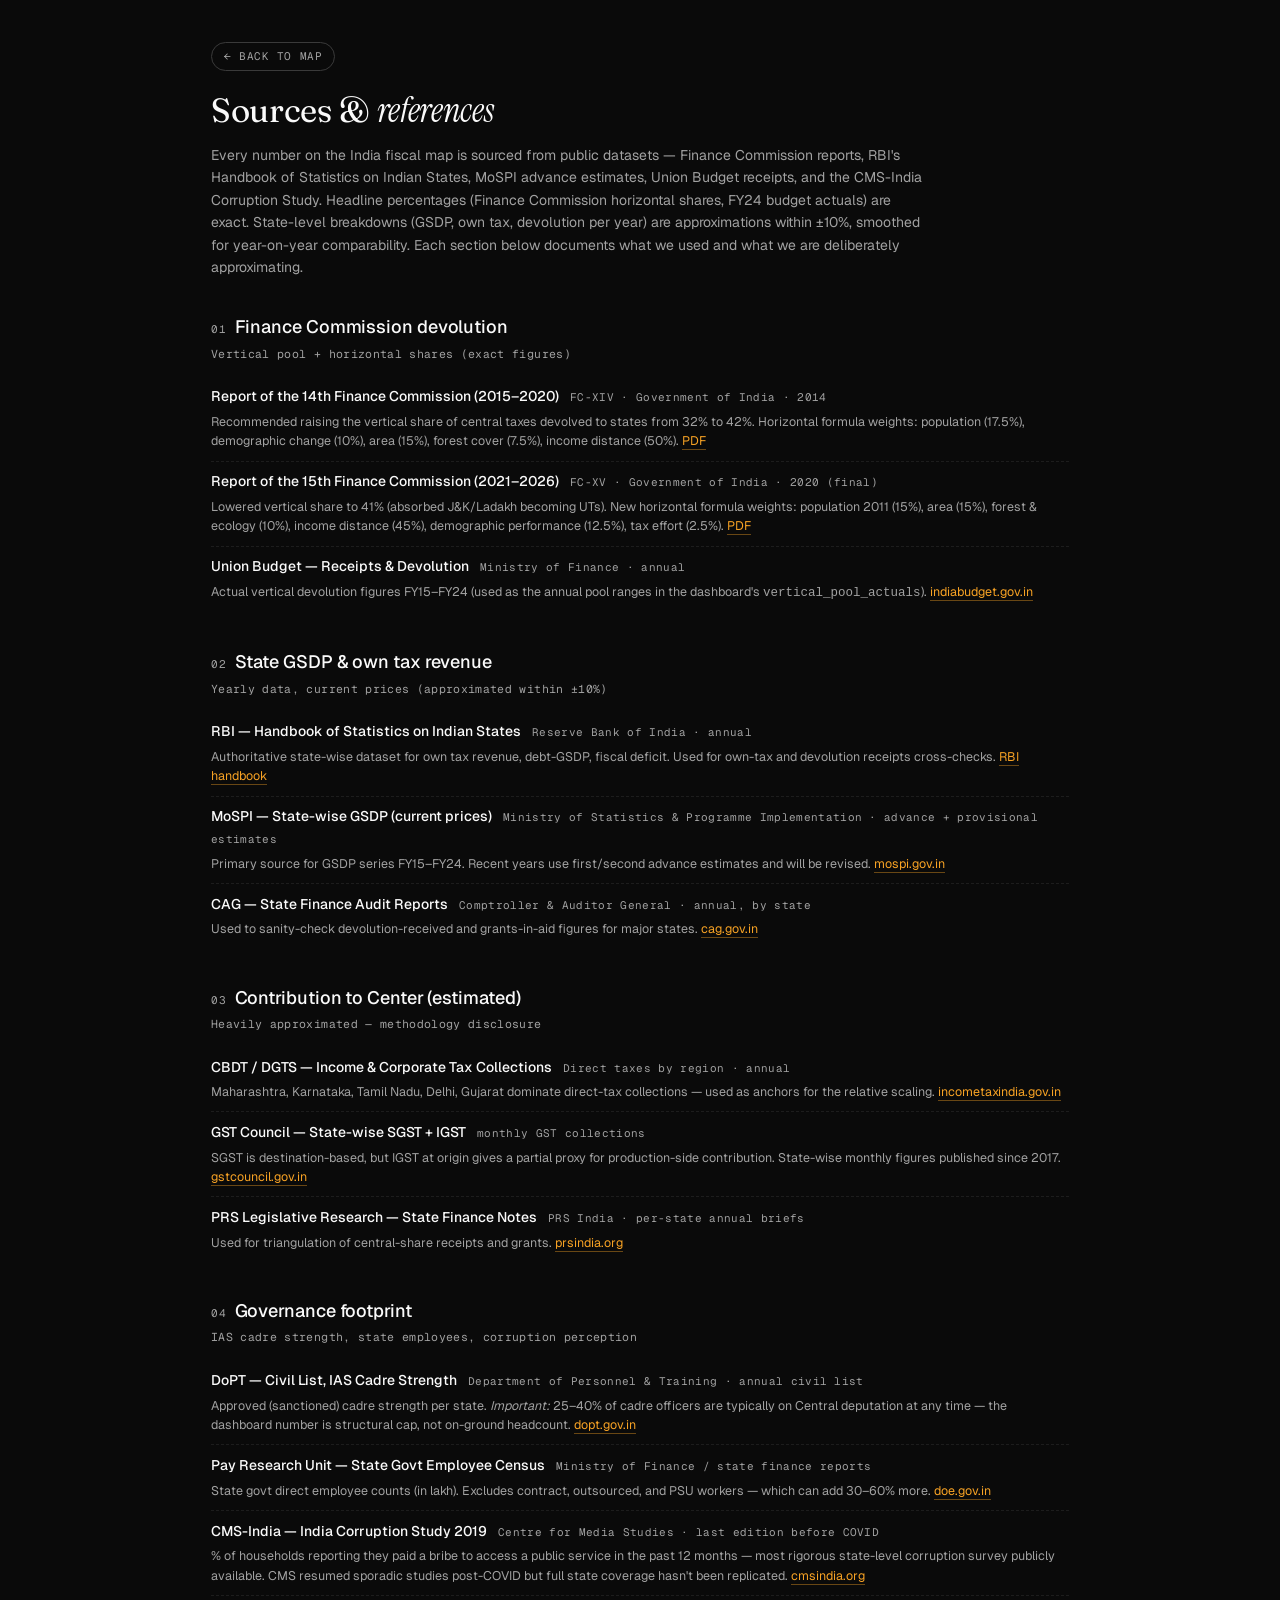
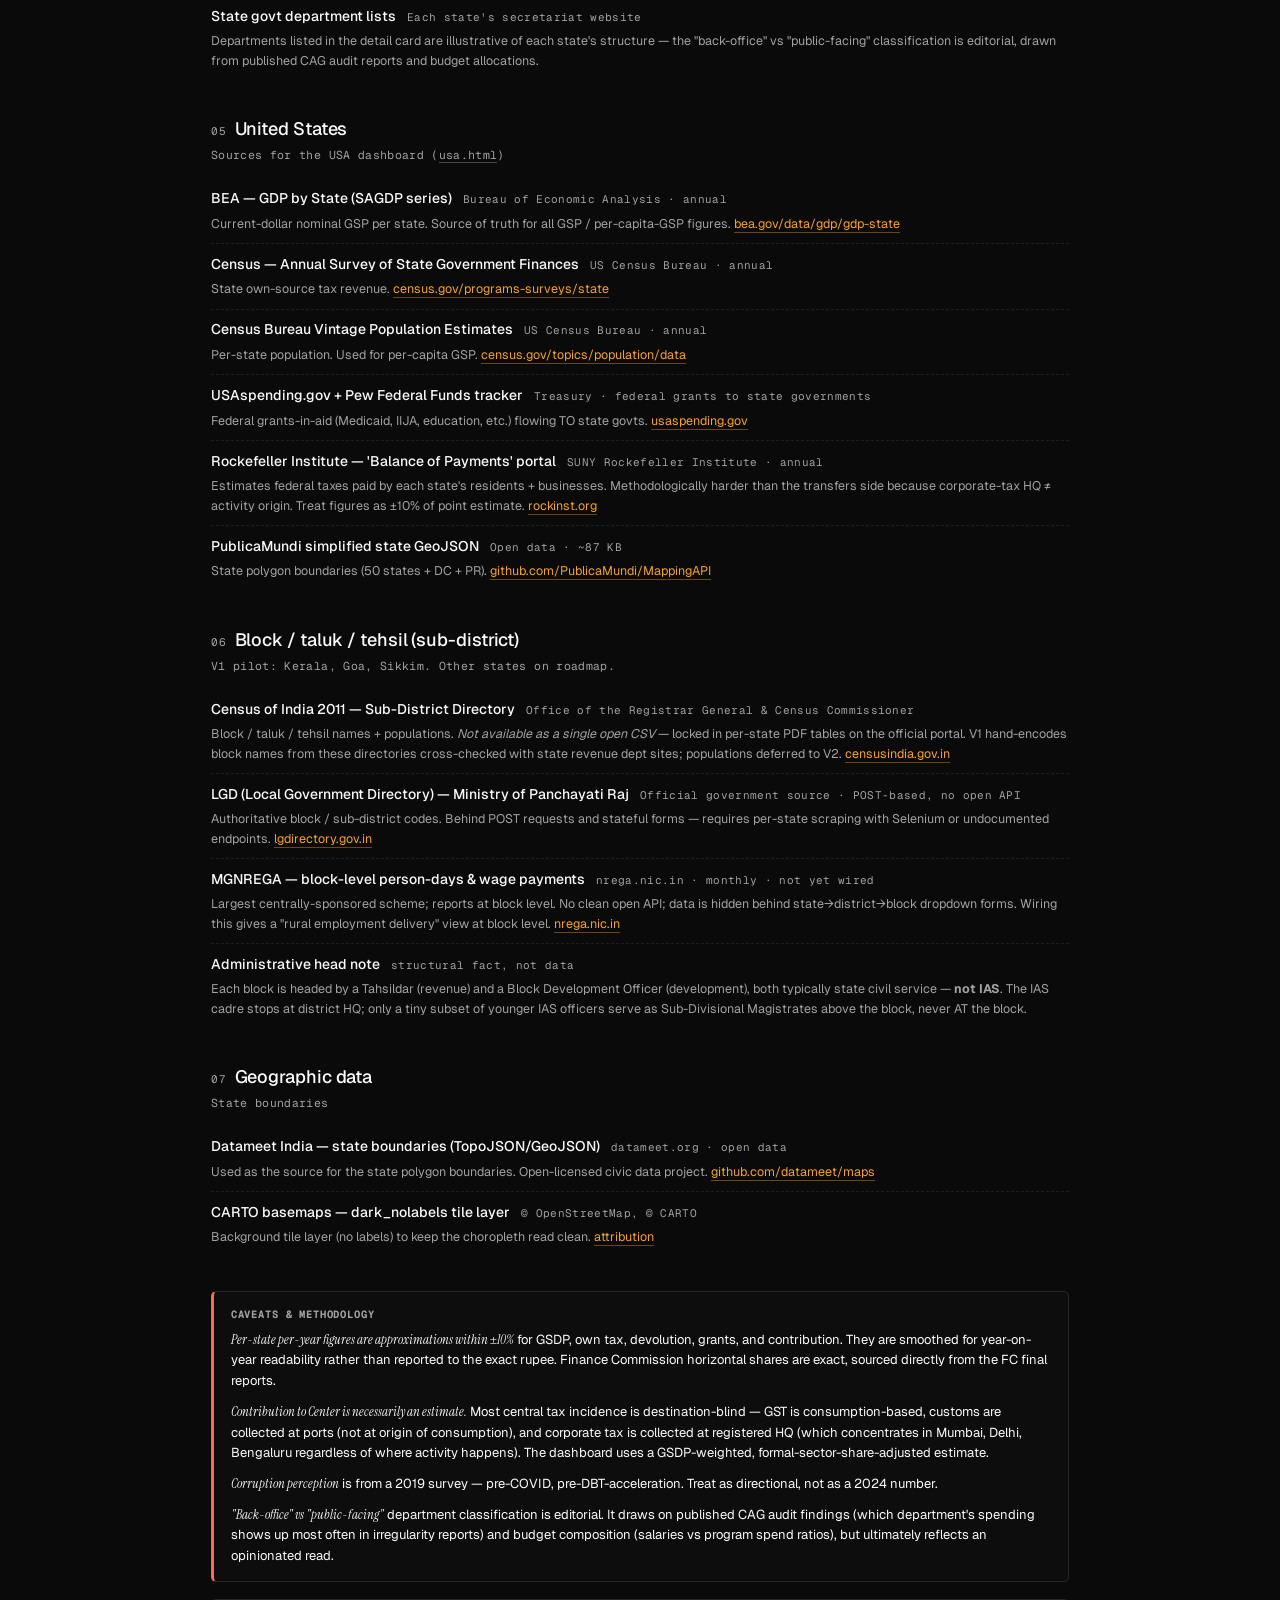
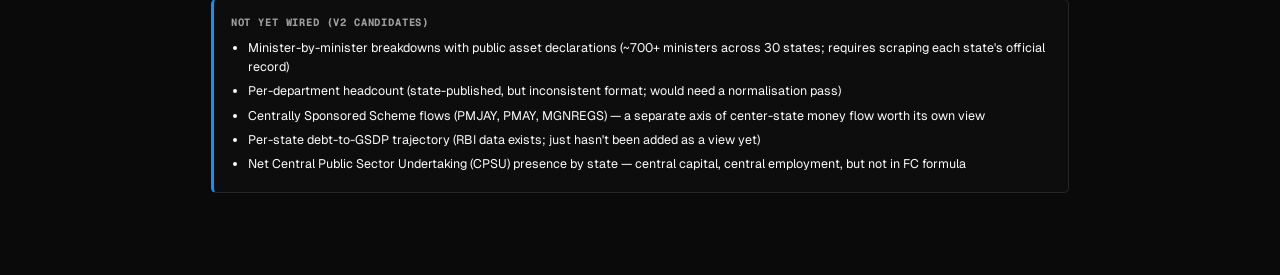
==== commit 76caa1ee: "Block / taluk drill V1: Kerala + Goa + Sikkim pilot Adds a third zoom level — block / taluk / tehsil" ====
--- a/references.html
+++ b/references.html
@@ -176,7 +176,34 @@
   </section>
 
   <section class="refs-section">
-    <h2><span class="num">06</span>Geographic data</h2>
+    <h2><span class="num">06</span>Block / taluk / tehsil (sub-district)</h2>
+    <div class="sec-sub">V1 pilot: Kerala, Goa, Sikkim. Other states on roadmap.</div>
+    <ul class="refs-list">
+      <li>
+        <span class="src-name">Census of India 2011 — Sub-District Directory</span>
+        <span class="src-meta">Office of the Registrar General &amp; Census Commissioner</span>
+        <div class="src-note">Block / taluk / tehsil names + populations. <em>Not available as a single open CSV</em> — locked in per-state PDF tables on the official portal. V1 hand-encodes block names from these directories cross-checked with state revenue dept sites; populations deferred to V2. <a href="https://censusindia.gov.in" target="_blank" rel="noopener">censusindia.gov.in</a></div>
+      </li>
+      <li>
+        <span class="src-name">LGD (Local Government Directory) — Ministry of Panchayati Raj</span>
+        <span class="src-meta">Official government source · POST-based, no open API</span>
+        <div class="src-note">Authoritative block / sub-district codes. Behind POST requests and stateful forms — requires per-state scraping with Selenium or undocumented endpoints. <a href="https://lgdirectory.gov.in" target="_blank" rel="noopener">lgdirectory.gov.in</a></div>
+      </li>
+      <li>
+        <span class="src-name">MGNREGA — block-level person-days &amp; wage payments</span>
+        <span class="src-meta">nrega.nic.in · monthly · not yet wired</span>
+        <div class="src-note">Largest centrally-sponsored scheme; reports at block level. No clean open API; data is hidden behind state→district→block dropdown forms. Wiring this gives a "rural employment delivery" view at block level. <a href="https://nrega.nic.in" target="_blank" rel="noopener">nrega.nic.in</a></div>
+      </li>
+      <li>
+        <span class="src-name">Administrative head note</span>
+        <span class="src-meta">structural fact, not data</span>
+        <div class="src-note">Each block is headed by a Tahsildar (revenue) and a Block Development Officer (development), both typically state civil service — <strong>not IAS</strong>. The IAS cadre stops at district HQ; only a tiny subset of younger IAS officers serve as Sub-Divisional Magistrates above the block, never AT the block.</div>
+      </li>
+    </ul>
+  </section>
+
+  <section class="refs-section">
+    <h2><span class="num">07</span>Geographic data</h2>
     <div class="sec-sub">State boundaries</div>
     <ul class="refs-list">
       <li>
--- a/styles.css
+++ b/styles.css
@@ -491,6 +491,52 @@
 .district-row .bar { display: block; height: 100%; background: oklch(0.55 0.13 70); border-radius: 3px; }
 .district-row .val { font-family: var(--font-mono); font-size: 10.5px; color: var(--muted-foreground); }
 
+/* Block / taluk list inside district detail */
+.block-list {
+  display: grid;
+  grid-template-columns: 1fr 1fr;
+  gap: 4px;
+  margin-top: 0.3rem;
+}
+@media (max-width: 600px) { .block-list { grid-template-columns: 1fr; } }
+.block-row {
+  display: grid;
+  grid-template-columns: 22px 1fr auto;
+  align-items: center;
+  gap: 0.4rem;
+  padding: 0.32rem 0.55rem;
+  background: oklch(0.17 0 0);
+  border: 1px solid var(--border);
+  border-radius: var(--radius-sm);
+  font-size: 11.5px;
+  color: var(--foreground);
+  cursor: pointer;
+  text-align: left;
+  font-family: inherit;
+}
+.block-row:hover { background: oklch(0.21 0 0); border-color: var(--border-strong); }
+.block-row .rnk { font-family: var(--font-mono); font-size: 9.5px; color: var(--muted-foreground); }
+.block-row .name { color: var(--foreground); }
+.block-row .lbl {
+  font-family: var(--font-mono); font-size: 9px; color: var(--muted-foreground);
+  text-transform: uppercase; letter-spacing: 0.05em;
+}
+
+.block-empty {
+  background: oklch(0.17 0 0); border: 1px solid var(--border);
+  border-left: 2px solid oklch(0.65 0.18 250);
+  border-radius: var(--radius-sm);
+  padding: 0.7rem 0.85rem;
+  margin-top: 0.3rem;
+}
+.block-empty-eyebrow {
+  font-family: var(--font-mono); font-size: 10px; letter-spacing: 0.08em;
+  text-transform: uppercase; color: oklch(0.65 0.18 250); margin-bottom: 0.3rem;
+}
+.block-empty-body {
+  font-size: 11.5px; line-height: 1.55; color: var(--foreground); margin: 0;
+}
+
 .india-detail-empty {
   display: flex;
   flex-direction: column;
